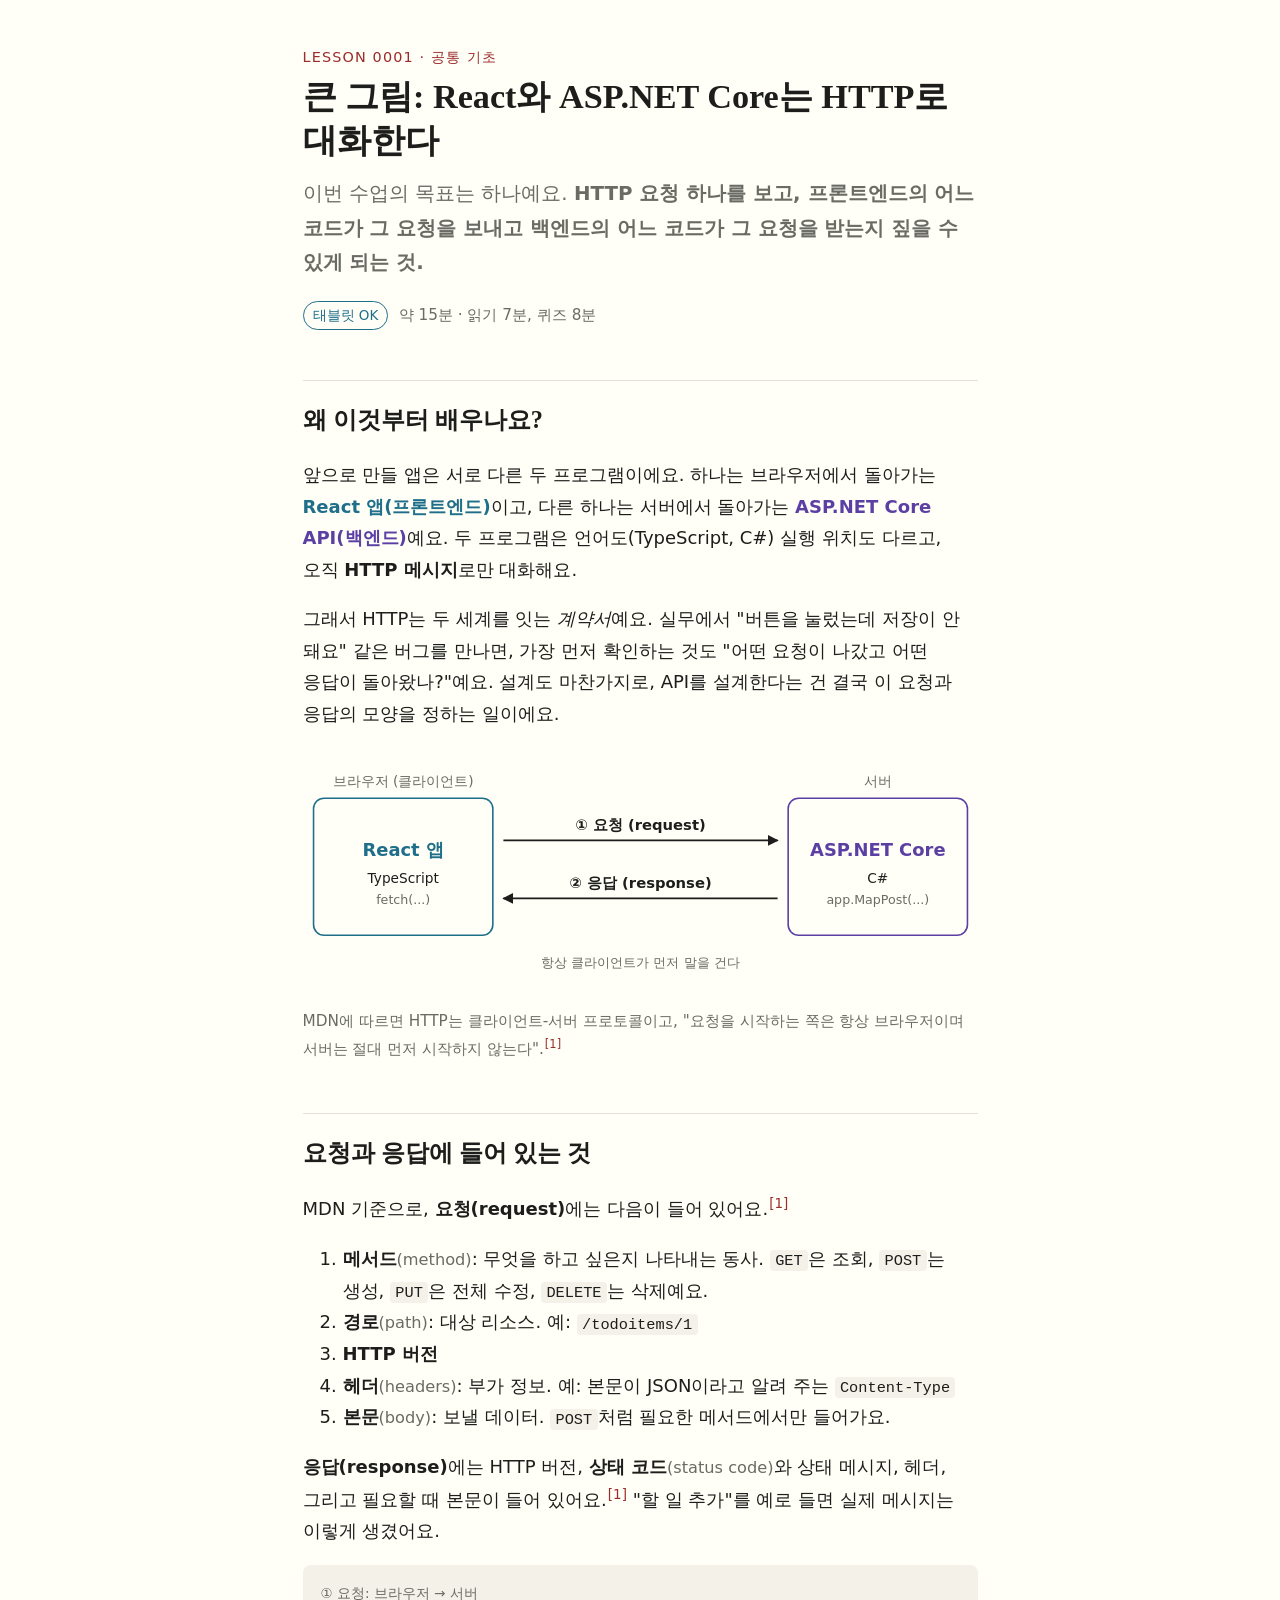
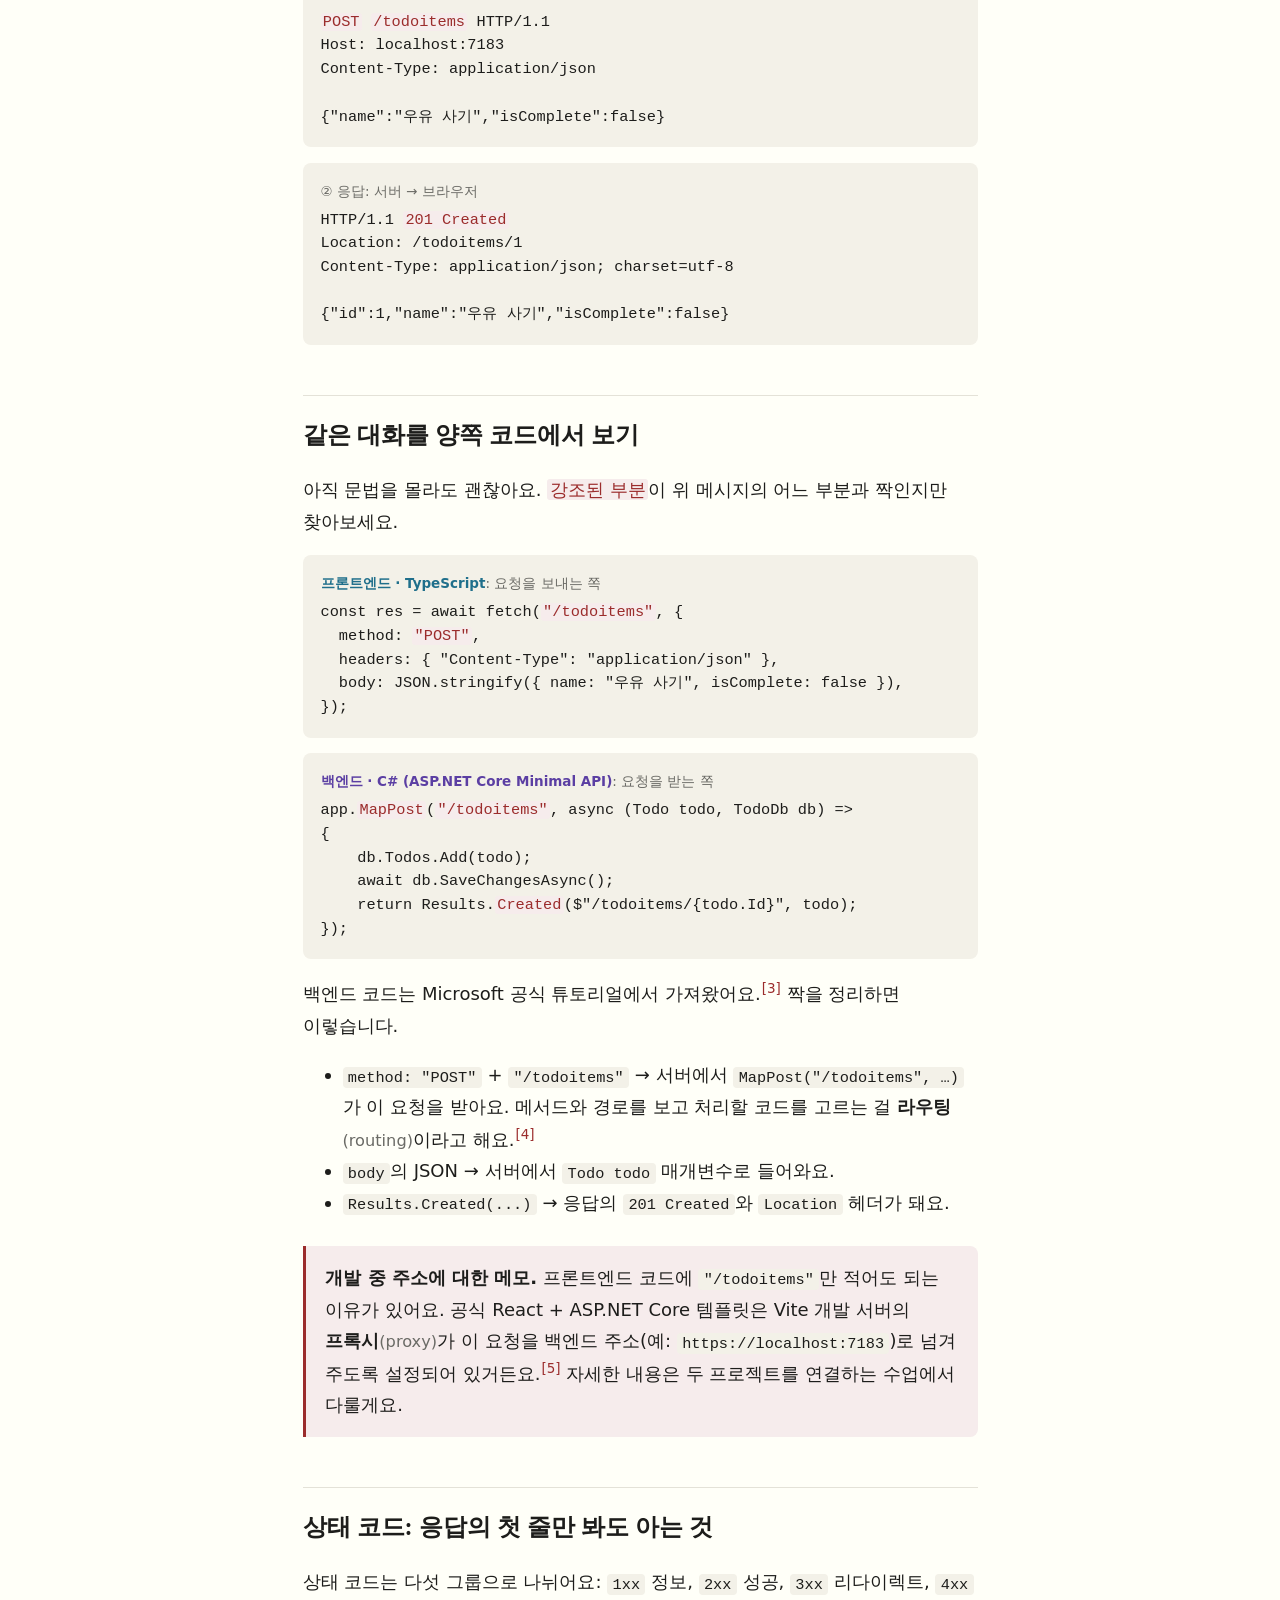
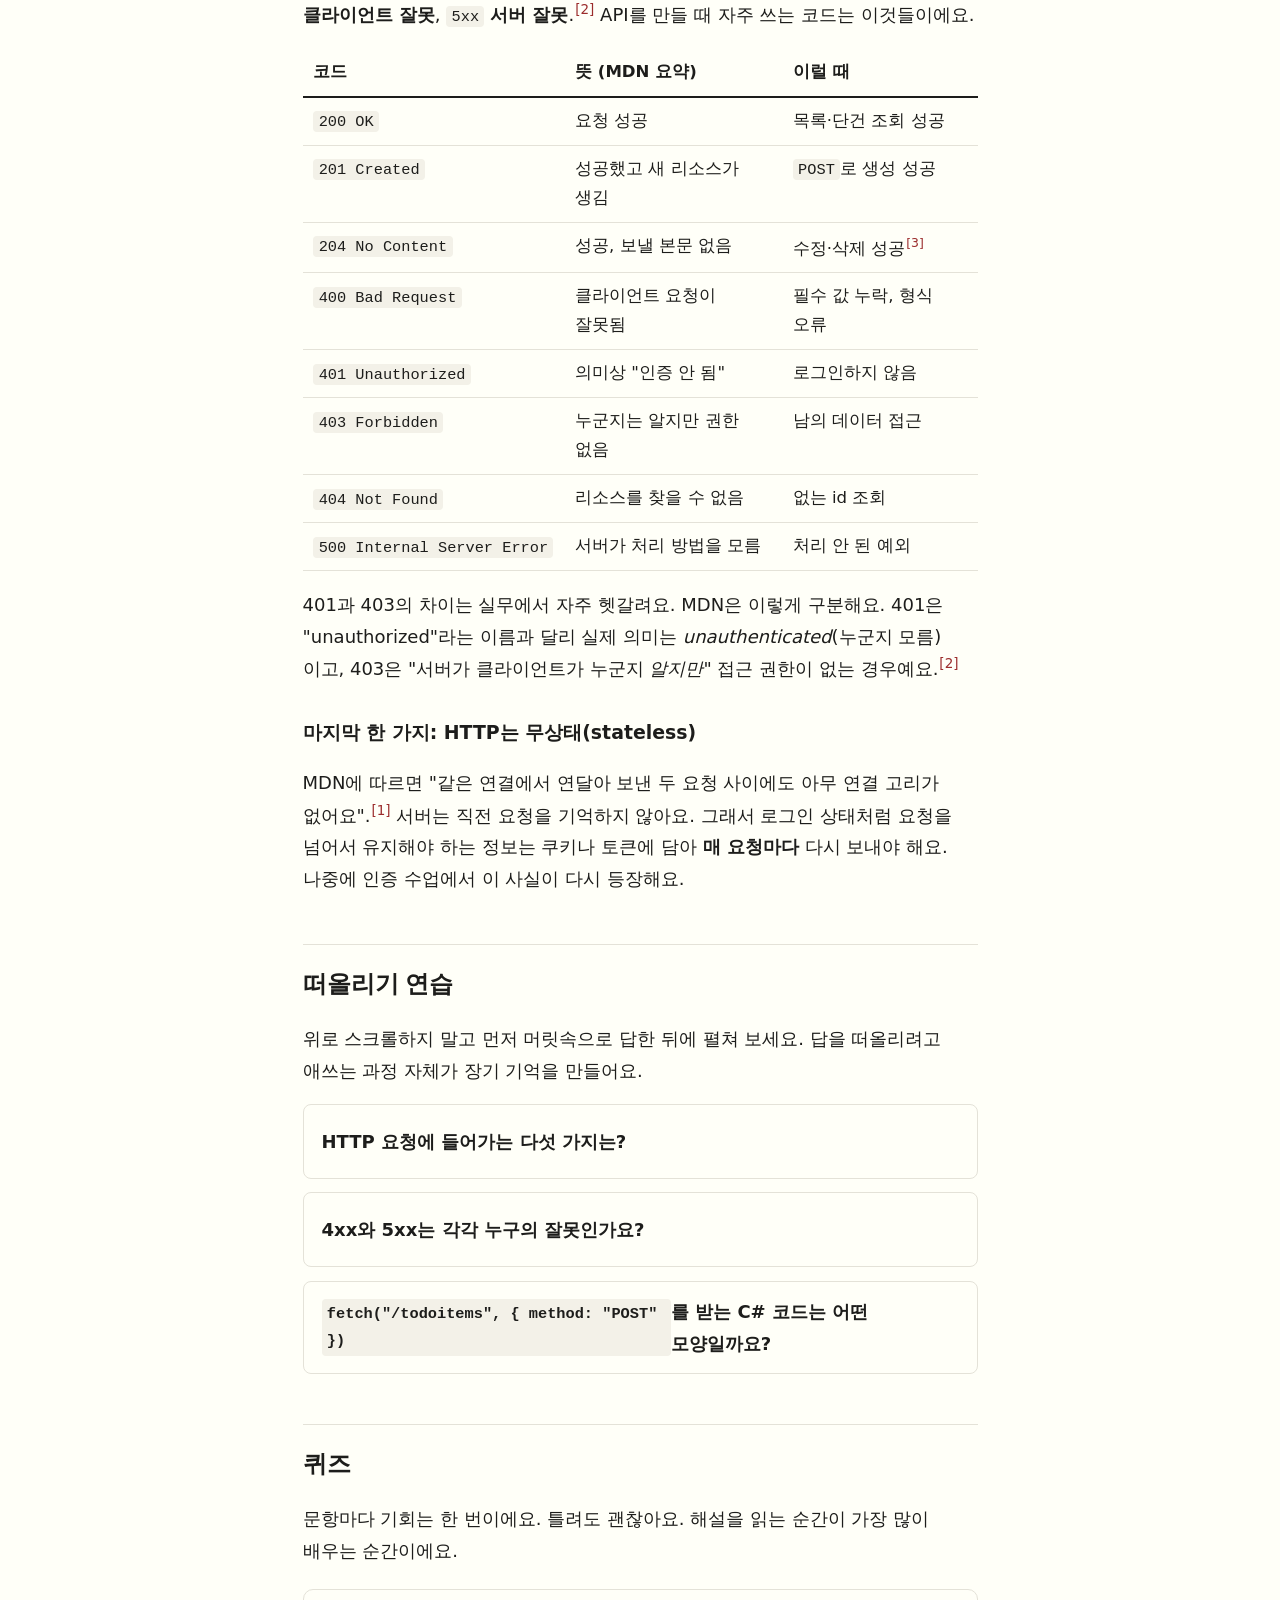
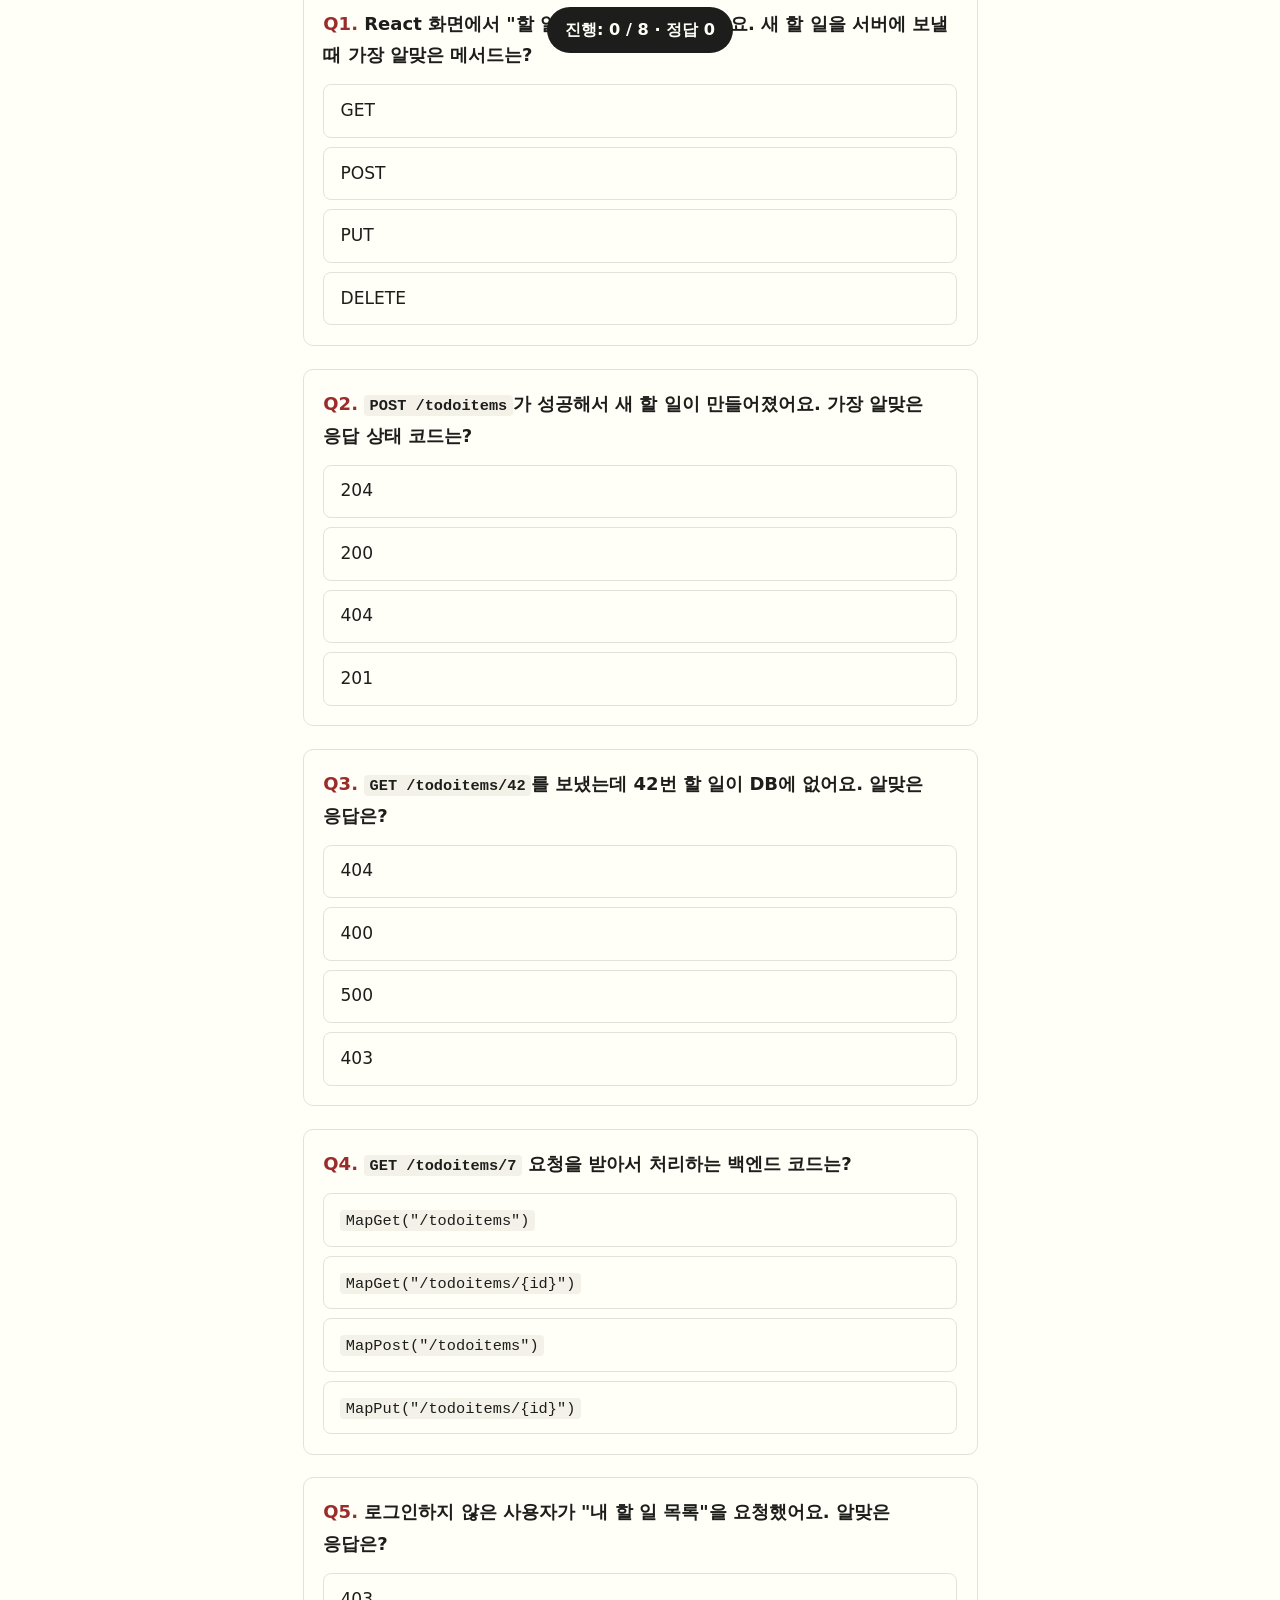
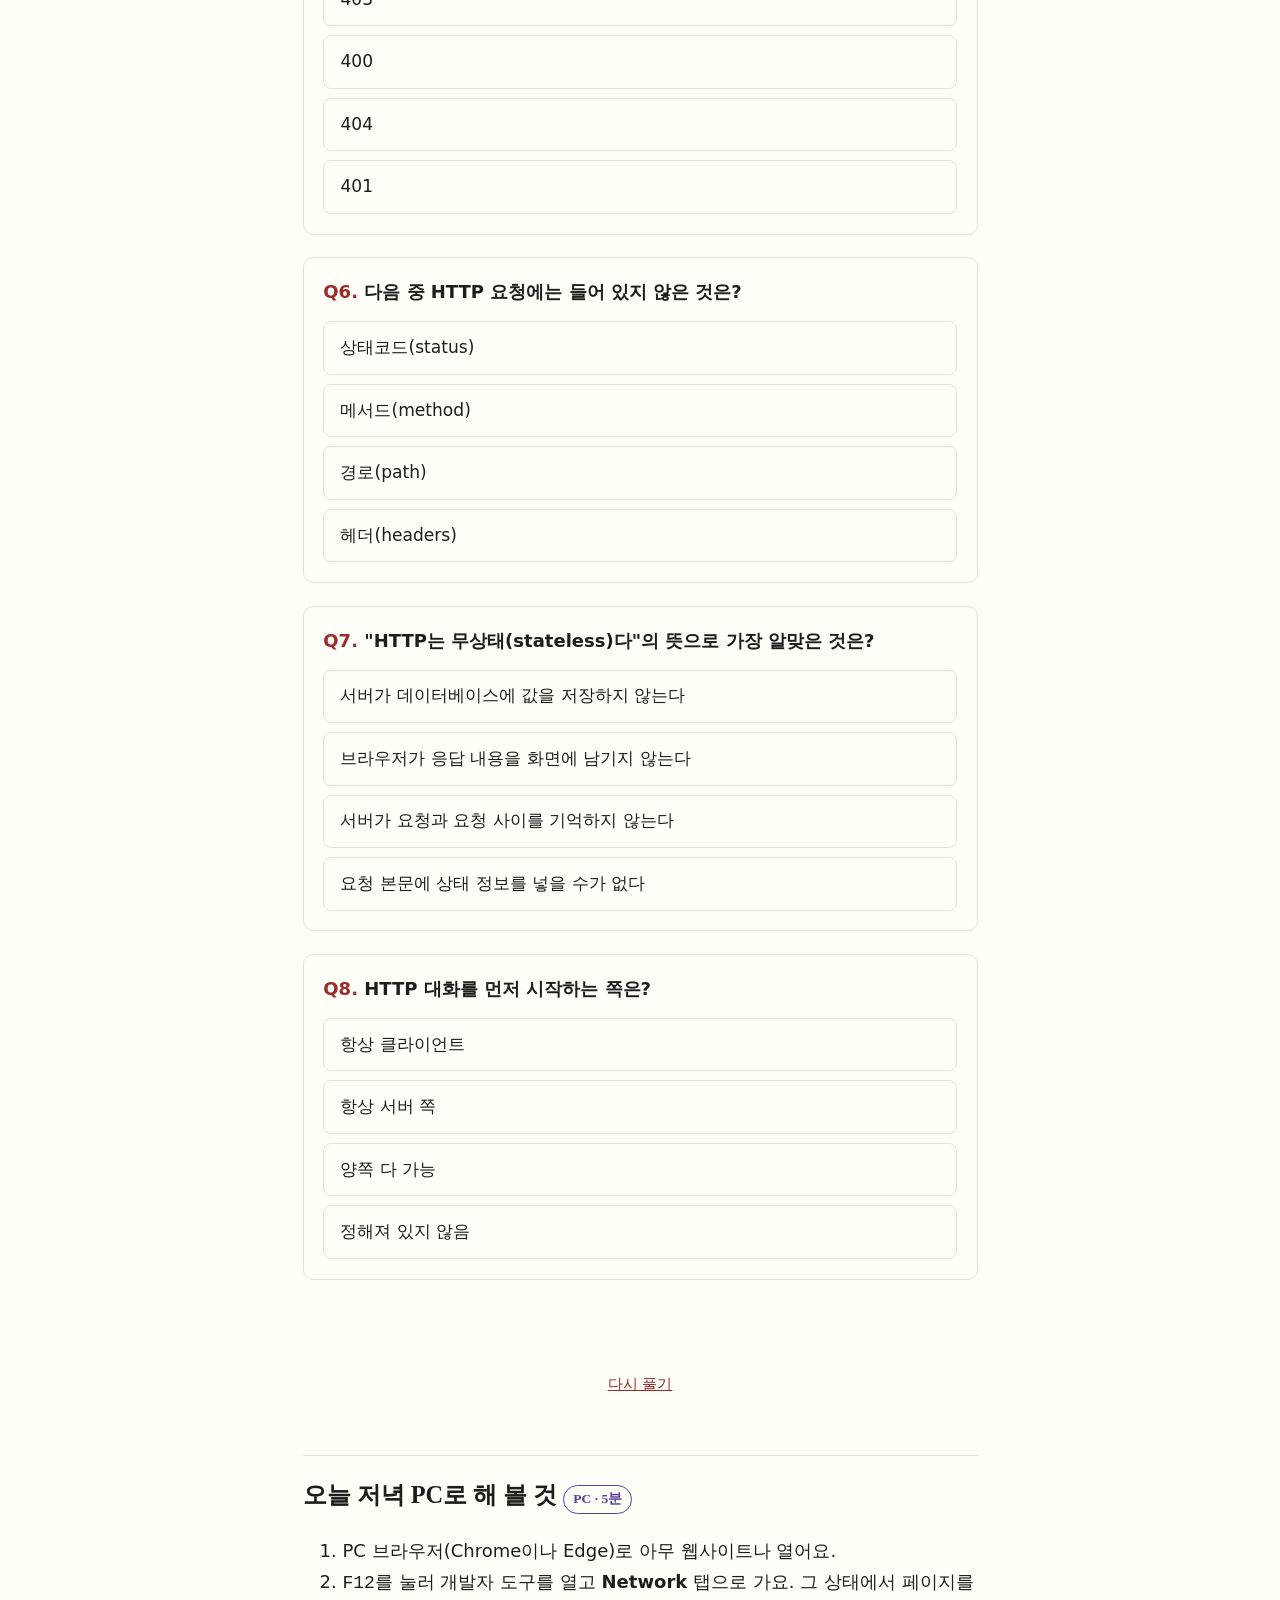
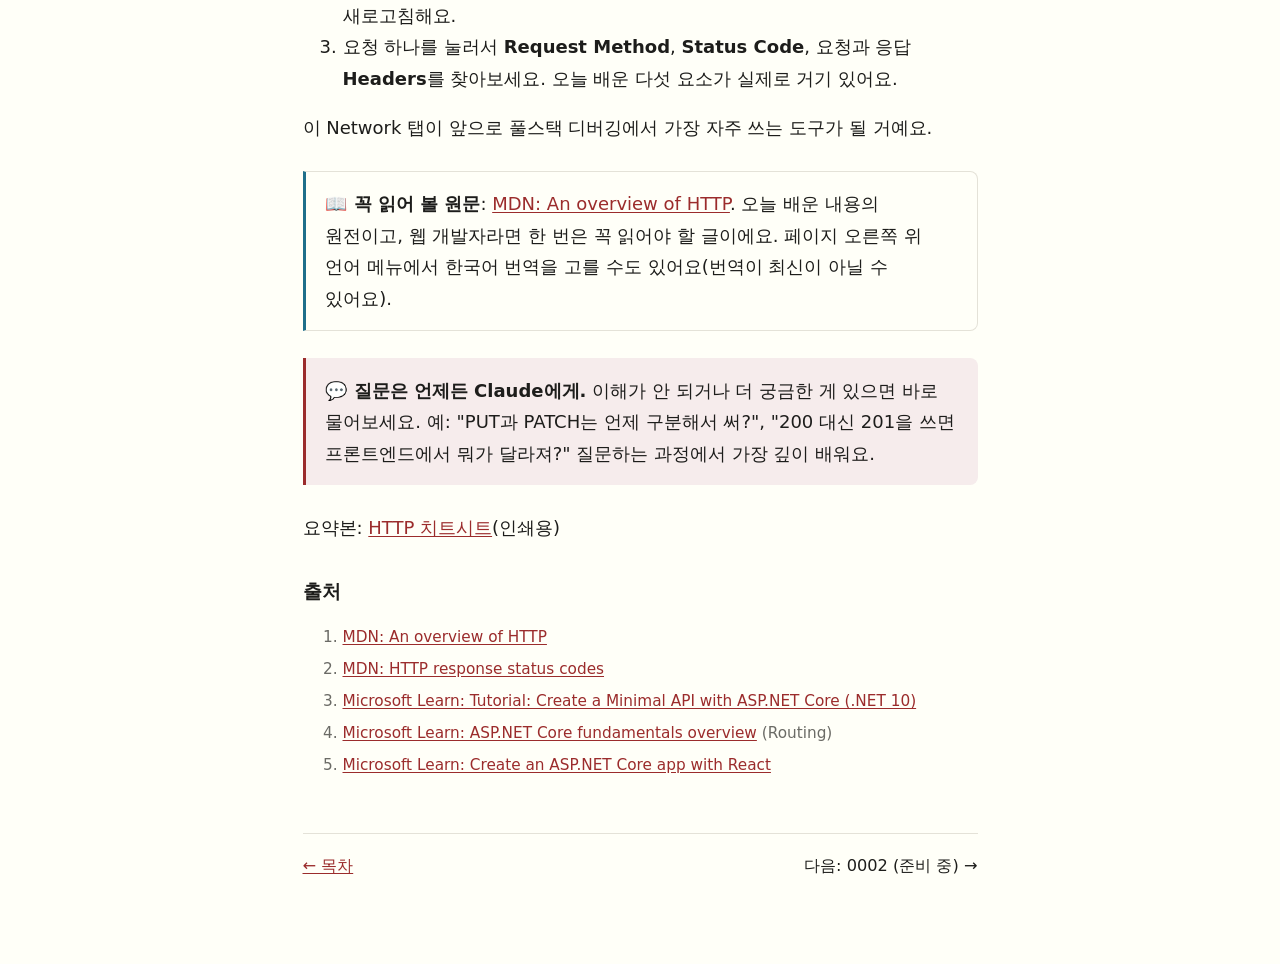
==== lessons/0001-http-big-picture.html @ 0a6b07b8 "Add first lesson, HTTP cheatsheet, and shared assets Co-Authored-By: Claude Opus 5.5 <noreply@anthro" ====
<!DOCTYPE html>
<html lang="ko">
<head>
<meta charset="utf-8">
<meta name="viewport" content="width=device-width, initial-scale=1">
<title>0001 · 큰 그림: React와 ASP.NET Core는 HTTP로 대화한다</title>
<link rel="stylesheet" href="../assets/style.css">
</head>
<body>
<main>

<p class="kicker">Lesson 0001 · 공통 기초</p>
<h1>큰 그림: React와 ASP.NET Core는 HTTP로 대화한다</h1>
<p class="lede">이번 수업의 목표는 하나예요. <strong>HTTP 요청 하나를 보고, 프론트엔드의 어느 코드가 그 요청을 보내고 백엔드의 어느 코드가 그 요청을 받는지 짚을 수 있게 되는 것.</strong></p>
<p class="meta"><span class="tag tablet">태블릿 OK</span> 약 15분 · 읽기 7분, 퀴즈 8분</p>

<h2>왜 이것부터 배우나요?</h2>
<p>앞으로 만들 앱은 서로 다른 두 프로그램이에요. 하나는 브라우저에서 돌아가는 <span class="fe">React 앱(프론트엔드)</span>이고, 다른 하나는 서버에서 돌아가는 <span class="be">ASP.NET Core API(백엔드)</span>예요. 두 프로그램은 언어도(TypeScript, C#) 실행 위치도 다르고, 오직 <strong>HTTP 메시지</strong>로만 대화해요.</p>
<p>그래서 HTTP는 두 세계를 잇는 <em>계약서</em>예요. 실무에서 "버튼을 눌렀는데 저장이 안 돼요" 같은 버그를 만나면, 가장 먼저 확인하는 것도 "어떤 요청이 나갔고 어떤 응답이 돌아왔나?"예요. 설계도 마찬가지로, API를 설계한다는 건 결국 이 요청과 응답의 모양을 정하는 일이에요.</p>

<figure>
<svg viewBox="0 0 640 230" role="img" aria-label="React 앱이 HTTP 요청을 ASP.NET Core API에 보내고 응답을 받는 그림">
  <defs>
    <marker id="arr" viewBox="0 0 10 10" refX="9" refY="5" markerWidth="7" markerHeight="7" orient="auto-start-reverse">
      <path d="M0,0 L10,5 L0,10 z" fill="currentColor"/>
    </marker>
  </defs>
  <g fill="none" stroke="currentColor" stroke-width="1.5">
    <rect x="10" y="40" width="170" height="130" rx="10" style="stroke:var(--frontend)"/>
    <rect x="460" y="40" width="170" height="130" rx="10" style="stroke:var(--backend)"/>
    <line x1="190" y1="80" x2="450" y2="80" marker-end="url(#arr)"/>
    <line x1="450" y1="135" x2="190" y2="135" marker-end="url(#arr)"/>
  </g>
  <g font-family="var(--font-body)" fill="currentColor" text-anchor="middle">
    <text x="95" y="28" font-size="13" style="fill:var(--muted)">브라우저 (클라이언트)</text>
    <text x="95" y="95" font-size="17" font-weight="700" style="fill:var(--frontend)">React 앱</text>
    <text x="95" y="120" font-size="13">TypeScript</text>
    <text x="95" y="140" font-size="12" style="fill:var(--muted)">fetch(...)</text>
    <text x="545" y="28" font-size="13" style="fill:var(--muted)">서버</text>
    <text x="545" y="95" font-size="17" font-weight="700" style="fill:var(--backend)">ASP.NET Core</text>
    <text x="545" y="120" font-size="13">C#</text>
    <text x="545" y="140" font-size="12" style="fill:var(--muted)">app.MapPost(...)</text>
    <text x="320" y="70" font-size="14" font-weight="700">① 요청 (request)</text>
    <text x="320" y="125" font-size="14" font-weight="700">② 응답 (response)</text>
    <text x="320" y="200" font-size="12" style="fill:var(--muted)">항상 클라이언트가 먼저 말을 건다</text>
  </g>
</svg>
<figcaption>MDN에 따르면 HTTP는 클라이언트-서버 프로토콜이고, "요청을 시작하는 쪽은 항상 브라우저이며 서버는 절대 먼저 시작하지 않는다".<a class="cite" href="#s1">[1]</a></figcaption>
</figure>

<h2>요청과 응답에 들어 있는 것</h2>
<p>MDN 기준으로, <strong>요청(request)</strong>에는 다음이 들어 있어요.<a class="cite" href="#s1">[1]</a></p>
<ol>
  <li><strong>메서드</strong><span class="en">(method)</span>: 무엇을 하고 싶은지 나타내는 동사. <code>GET</code>은 조회, <code>POST</code>는 생성, <code>PUT</code>은 전체 수정, <code>DELETE</code>는 삭제예요.</li>
  <li><strong>경로</strong><span class="en">(path)</span>: 대상 리소스. 예: <code>/todoitems/1</code></li>
  <li><strong>HTTP 버전</strong></li>
  <li><strong>헤더</strong><span class="en">(headers)</span>: 부가 정보. 예: 본문이 JSON이라고 알려 주는 <code>Content-Type</code></li>
  <li><strong>본문</strong><span class="en">(body)</span>: 보낼 데이터. <code>POST</code>처럼 필요한 메서드에서만 들어가요.</li>
</ol>
<p><strong>응답(response)</strong>에는 HTTP 버전, <strong>상태 코드</strong><span class="en">(status code)</span>와 상태 메시지, 헤더, 그리고 필요할 때 본문이 들어 있어요.<a class="cite" href="#s1">[1]</a> "할 일 추가"를 예로 들면 실제 메시지는 이렇게 생겼어요.</p>

<pre><span class="label">① 요청: 브라우저 → 서버</span><span class="hl">POST</span> <span class="hl">/todoitems</span> HTTP/1.1
Host: localhost:7183
Content-Type: application/json

{"name":"우유 사기","isComplete":false}</pre>

<pre><span class="label">② 응답: 서버 → 브라우저</span>HTTP/1.1 <span class="hl">201 Created</span>
Location: /todoitems/1
Content-Type: application/json; charset=utf-8

{"id":1,"name":"우유 사기","isComplete":false}</pre>

<h2>같은 대화를 양쪽 코드에서 보기</h2>
<p>아직 문법을 몰라도 괜찮아요. <span class="hl">강조된 부분</span>이 위 메시지의 어느 부분과 짝인지만 찾아보세요.</p>

<pre><span class="label"><span class="fe">프론트엔드 · TypeScript</span>: 요청을 보내는 쪽</span>const res = await fetch(<span class="hl">"/todoitems"</span>, {
  method: <span class="hl">"POST"</span>,
  headers: { "Content-Type": "application/json" },
  body: JSON.stringify({ name: "우유 사기", isComplete: false }),
});</pre>

<pre><span class="label"><span class="be">백엔드 · C# (ASP.NET Core Minimal API)</span>: 요청을 받는 쪽</span>app.<span class="hl">MapPost</span>(<span class="hl">"/todoitems"</span>, async (Todo todo, TodoDb db) =>
{
    db.Todos.Add(todo);
    await db.SaveChangesAsync();
    return Results.<span class="hl">Created</span>($"/todoitems/{todo.Id}", todo);
});</pre>

<p>백엔드 코드는 Microsoft 공식 튜토리얼에서 가져왔어요.<a class="cite" href="#s3">[3]</a> 짝을 정리하면 이렇습니다.</p>
<ul>
  <li><code>method: "POST"</code> + <code>"/todoitems"</code> → 서버에서 <code>MapPost("/todoitems", …)</code>가 이 요청을 받아요. 메서드와 경로를 보고 처리할 코드를 고르는 걸 <strong>라우팅</strong><span class="en">(routing)</span>이라고 해요.<a class="cite" href="#s4">[4]</a></li>
  <li><code>body</code>의 JSON → 서버에서 <code>Todo todo</code> 매개변수로 들어와요.</li>
  <li><code>Results.Created(...)</code> → 응답의 <code>201 Created</code>와 <code>Location</code> 헤더가 돼요.</li>
</ul>

<div class="callout">
<p><strong>개발 중 주소에 대한 메모.</strong> 프론트엔드 코드에 <code>"/todoitems"</code>만 적어도 되는 이유가 있어요. 공식 React + ASP.NET Core 템플릿은 Vite 개발 서버의 <strong>프록시</strong><span class="en">(proxy)</span>가 이 요청을 백엔드 주소(예: <code>https://localhost:7183</code>)로 넘겨 주도록 설정되어 있거든요.<a class="cite" href="#s5">[5]</a> 자세한 내용은 두 프로젝트를 연결하는 수업에서 다룰게요.</p>
</div>

<h2>상태 코드: 응답의 첫 줄만 봐도 아는 것</h2>
<p>상태 코드는 다섯 그룹으로 나뉘어요: <code>1xx</code> 정보, <code>2xx</code> 성공, <code>3xx</code> 리다이렉트, <code>4xx</code> <strong>클라이언트 잘못</strong>, <code>5xx</code> <strong>서버 잘못</strong>.<a class="cite" href="#s2">[2]</a> API를 만들 때 자주 쓰는 코드는 이것들이에요.</p>
<table>
<thead><tr><th>코드</th><th>뜻 (MDN 요약)</th><th>이럴 때</th></tr></thead>
<tbody>
<tr><td><code>200 OK</code></td><td>요청 성공</td><td>목록·단건 조회 성공</td></tr>
<tr><td><code>201 Created</code></td><td>성공했고 새 리소스가 생김</td><td><code>POST</code>로 생성 성공</td></tr>
<tr><td><code>204 No Content</code></td><td>성공, 보낼 본문 없음</td><td>수정·삭제 성공<a class="cite" href="#s3">[3]</a></td></tr>
<tr><td><code>400 Bad Request</code></td><td>클라이언트 요청이 잘못됨</td><td>필수 값 누락, 형식 오류</td></tr>
<tr><td><code>401 Unauthorized</code></td><td>의미상 "인증 안 됨"</td><td>로그인하지 않음</td></tr>
<tr><td><code>403 Forbidden</code></td><td>누군지는 알지만 권한 없음</td><td>남의 데이터 접근</td></tr>
<tr><td><code>404 Not Found</code></td><td>리소스를 찾을 수 없음</td><td>없는 id 조회</td></tr>
<tr><td><code>500 Internal Server Error</code></td><td>서버가 처리 방법을 모름</td><td>처리 안 된 예외</td></tr>
</tbody>
</table>
<p>401과 403의 차이는 실무에서 자주 헷갈려요. MDN은 이렇게 구분해요. 401은 "unauthorized"라는 이름과 달리 실제 의미는 <em>unauthenticated</em>(누군지 모름)이고, 403은 "서버가 클라이언트가 누군지 <em>알지만</em>" 접근 권한이 없는 경우예요.<a class="cite" href="#s2">[2]</a></p>

<h3>마지막 한 가지: HTTP는 무상태(stateless)</h3>
<p>MDN에 따르면 "같은 연결에서 연달아 보낸 두 요청 사이에도 아무 연결 고리가 없어요".<a class="cite" href="#s1">[1]</a> 서버는 직전 요청을 기억하지 않아요. 그래서 로그인 상태처럼 요청을 넘어서 유지해야 하는 정보는 쿠키나 토큰에 담아 <strong>매 요청마다</strong> 다시 보내야 해요. 나중에 인증 수업에서 이 사실이 다시 등장해요.</p>

<h2>떠올리기 연습</h2>
<p>위로 스크롤하지 말고 먼저 머릿속으로 답한 뒤에 펼쳐 보세요. 답을 떠올리려고 애쓰는 과정 자체가 장기 기억을 만들어요.</p>
<details class="recall"><summary>HTTP 요청에 들어가는 다섯 가지는?</summary>메서드, 경로, HTTP 버전, 헤더, (필요할 때) 본문.</details>
<details class="recall"><summary>4xx와 5xx는 각각 누구의 잘못인가요?</summary>4xx는 클라이언트(요청이 잘못됨), 5xx는 서버(서버가 처리하지 못함).</details>
<details class="recall"><summary><code>fetch("/todoitems", { method: "POST" })</code>를 받는 C# 코드는 어떤 모양일까요?</summary><code>app.MapPost("/todoitems", ...)</code>: 메서드는 <code>Map</code> 뒤의 이름(<code>Post</code>)과, 경로는 첫 번째 인자와 짝을 이뤄요.</details>

<h2>퀴즈</h2>
<p>문항마다 기회는 한 번이에요. 틀려도 괜찮아요. 해설을 읽는 순간이 가장 많이 배우는 순간이에요.</p>

<div class="quiz">

<div class="q" data-answer="1">
  <p class="q-text">React 화면에서 "할 일 추가" 버튼을 눌렀어요. 새 할 일을 서버에 보낼 때 가장 알맞은 메서드는?</p>
  <div class="opts">
    <button class="opt">GET</button>
    <button class="opt">POST</button>
    <button class="opt">PUT</button>
    <button class="opt">DELETE</button>
  </div>
  <div class="explain">새 리소스를 <strong>생성</strong>할 때는 <code>POST</code>를 써요. <code>PUT</code>은 이미 있는 리소스를 <em>통째로 교체</em>할 때 써요.<a class="cite" href="#s3">[3]</a></div>
</div>

<div class="q" data-answer="3">
  <p class="q-text"><code>POST /todoitems</code>가 성공해서 새 할 일이 만들어졌어요. 가장 알맞은 응답 상태 코드는?</p>
  <div class="opts">
    <button class="opt">204</button>
    <button class="opt">200</button>
    <button class="opt">404</button>
    <button class="opt">201</button>
  </div>
  <div class="explain"><code>201 Created</code>는 "요청이 성공했고 새 리소스가 생겼다"는 뜻이에요. 보통 <code>POST</code> 다음에 돌려줘요.<a class="cite" href="#s2">[2]</a> 200도 틀린 건 아니지만 정보가 덜 정확해요.</div>
</div>

<div class="q" data-answer="0">
  <p class="q-text"><code>GET /todoitems/42</code>를 보냈는데 42번 할 일이 DB에 없어요. 알맞은 응답은?</p>
  <div class="opts">
    <button class="opt">404</button>
    <button class="opt">400</button>
    <button class="opt">500</button>
    <button class="opt">403</button>
  </div>
  <div class="explain">MDN은 404를 이렇게 설명해요. API에서는 "엔드포인트 자체는 맞지만 리소스가 존재하지 않는" 경우에도 쓴다고요.<a class="cite" href="#s2">[2]</a> 요청 형식에는 문제가 없으니 400이 아니에요.</div>
</div>

<div class="q" data-answer="1">
  <p class="q-text"><code>GET /todoitems/7</code> 요청을 받아서 처리하는 백엔드 코드는?</p>
  <div class="opts">
    <button class="opt"><code>MapGet("/todoitems")</code></button>
    <button class="opt"><code>MapGet("/todoitems/{id}")</code></button>
    <button class="opt"><code>MapPost("/todoitems")</code></button>
    <button class="opt"><code>MapPut("/todoitems/{id}")</code></button>
  </div>
  <div class="explain">메서드(<code>GET</code> → <code>MapGet</code>)와 경로 모양(<code>/todoitems/7</code> → <code>/todoitems/{id}</code>)이 <strong>둘 다</strong> 맞아야 해요. <code>{id}</code> 자리에 <code>7</code>이 들어가요.<a class="cite" href="#s3">[3]</a></div>
</div>

<div class="q" data-answer="3">
  <p class="q-text">로그인하지 않은 사용자가 "내 할 일 목록"을 요청했어요. 알맞은 응답은?</p>
  <div class="opts">
    <button class="opt">403</button>
    <button class="opt">400</button>
    <button class="opt">404</button>
    <button class="opt">401</button>
  </div>
  <div class="explain">401은 의미상 "인증되지 않음", 즉 누군지 모른다는 뜻이에요. 403은 누군지는 <em>알지만</em> 권한이 없을 때 써요.<a class="cite" href="#s2">[2]</a></div>
</div>

<div class="q" data-answer="0">
  <p class="q-text">다음 중 HTTP <strong>요청</strong>에는 들어 있지 않은 것은?</p>
  <div class="opts">
    <button class="opt">상태코드(status)</button>
    <button class="opt">메서드(method)</button>
    <button class="opt">경로(path)</button>
    <button class="opt">헤더(headers)</button>
  </div>
  <div class="explain">상태 코드는 <strong>응답</strong>에만 있어요. 서버가 "결과가 어땠는지" 알려 주는 값이니까요.<a class="cite" href="#s1">[1]</a></div>
</div>

<div class="q" data-answer="2">
  <p class="q-text">"HTTP는 무상태(stateless)다"의 뜻으로 가장 알맞은 것은?</p>
  <div class="opts">
    <button class="opt">서버가 데이터베이스에 값을 저장하지 않는다</button>
    <button class="opt">브라우저가 응답 내용을 화면에 남기지 않는다</button>
    <button class="opt">서버가 요청과 요청 사이를 기억하지 않는다</button>
    <button class="opt">요청 본문에 상태 정보를 넣을 수가 없다</button>
  </div>
  <div class="explain">연달아 보낸 두 요청 사이에도 연결 고리가 없다는 뜻이에요.<a class="cite" href="#s1">[1]</a> DB에 저장하는 건 당연히 가능해요. 무상태라는 말은 <em>프로토콜</em>에 대한 이야기예요.</div>
</div>

<div class="q" data-answer="0">
  <p class="q-text">HTTP 대화를 먼저 시작하는 쪽은?</p>
  <div class="opts">
    <button class="opt">항상 클라이언트</button>
    <button class="opt">항상 서버 쪽</button>
    <button class="opt">양쪽 다 가능</button>
    <button class="opt">정해져 있지 않음</button>
  </div>
  <div class="explain">MDN에 따르면 요청을 시작하는 쪽은 "항상" 브라우저(클라이언트)이고 서버는 절대 먼저 시작하지 않아요.<a class="cite" href="#s1">[1]</a> 서버가 먼저 알림을 보내야 할 때는 WebSocket 같은 다른 기술을 써요. 이건 나중에 다뤄요.</div>
</div>

</div>

<h2>오늘 저녁 PC로 해 볼 것 <span class="tag pc">PC · 5분</span></h2>
<ol>
  <li>PC 브라우저(Chrome이나 Edge)로 아무 웹사이트나 열어요.</li>
  <li><kbd>F12</kbd>를 눌러 개발자 도구를 열고 <strong>Network</strong> 탭으로 가요. 그 상태에서 페이지를 새로고침해요.</li>
  <li>요청 하나를 눌러서 <strong>Request Method</strong>, <strong>Status Code</strong>, 요청과 응답 <strong>Headers</strong>를 찾아보세요. 오늘 배운 다섯 요소가 실제로 거기 있어요.</li>
</ol>
<p>이 Network 탭이 앞으로 풀스택 디버깅에서 가장 자주 쓰는 도구가 될 거예요.</p>

<div class="callout source">
<p><strong>📖 꼭 읽어 볼 원문</strong>: <a href="https://developer.mozilla.org/en-US/docs/Web/HTTP/Guides/Overview">MDN: An overview of HTTP</a>. 오늘 배운 내용의 원전이고, 웹 개발자라면 한 번은 꼭 읽어야 할 글이에요. 페이지 오른쪽 위 언어 메뉴에서 한국어 번역을 고를 수도 있어요(번역이 최신이 아닐 수 있어요).</p>
</div>

<div class="callout">
<p><strong>💬 질문은 언제든 Claude에게.</strong> 이해가 안 되거나 더 궁금한 게 있으면 바로 물어보세요. 예: "PUT과 PATCH는 언제 구분해서 써?", "200 대신 201을 쓰면 프론트엔드에서 뭐가 달라져?" 질문하는 과정에서 가장 깊이 배워요.</p>
</div>

<p>요약본: <a href="../reference/http-cheatsheet.html">HTTP 치트시트</a>(인쇄용)</p>

<h3>출처</h3>
<ol class="sources">
  <li id="s1"><a href="https://developer.mozilla.org/en-US/docs/Web/HTTP/Guides/Overview">MDN: An overview of HTTP</a></li>
  <li id="s2"><a href="https://developer.mozilla.org/en-US/docs/Web/HTTP/Reference/Status">MDN: HTTP response status codes</a></li>
  <li id="s3"><a href="https://learn.microsoft.com/en-us/aspnet/core/tutorials/min-web-api">Microsoft Learn: Tutorial: Create a Minimal API with ASP.NET Core (.NET 10)</a></li>
  <li id="s4"><a href="https://learn.microsoft.com/en-us/aspnet/core/fundamentals/">Microsoft Learn: ASP.NET Core fundamentals overview</a> (Routing)</li>
  <li id="s5"><a href="https://learn.microsoft.com/en-us/visualstudio/javascript/tutorial-asp-net-core-with-react">Microsoft Learn: Create an ASP.NET Core app with React</a></li>
</ol>

<nav class="lesson-nav">
  <a href="../index.html">← 목차</a>
  <span>다음: 0002 (준비 중) →</span>
</nav>

</main>
<script src="../assets/quiz.js"></script>
</body>
</html>
---- assets/style.css ----
/* 공통 스타일시트: 모든 수업(lessons)과 참고 문서(reference)가 링크한다.
   태블릿 우선, 인쇄 친화, 라이트/다크 모드 지원. */

:root {
  --bg: #fffff8;
  --fg: #1d1d1b;
  --muted: #6b6b66;
  --rule: #e4e2d8;
  --accent: #9b2c2c;
  --accent-soft: #f6ecec;
  --code-bg: #f3f1e8;
  --ok: #2f6b3a;
  --ok-soft: #e8f2ea;
  --bad: #a03030;
  --bad-soft: #f8e9e9;
  --backend: #5b3fa3;
  --frontend: #1f6f8b;
  --measure: 40rem;
  --font-body: "Pretendard", "Apple SD Gothic Neo", "Noto Sans KR", system-ui, sans-serif;
  --font-serif: "Noto Serif KR", "AppleMyungjo", Georgia, serif;
  --font-mono: "JetBrains Mono", "SF Mono", Menlo, Consolas, monospace;
}

@media (prefers-color-scheme: dark) {
  :root {
    --bg: #161614;
    --fg: #e9e7df;
    --muted: #9c9a92;
    --rule: #34332e;
    --accent: #e08a8a;
    --accent-soft: #2c2020;
    --code-bg: #22211e;
    --ok: #8fd19e;
    --ok-soft: #1d2b20;
    --bad: #f09a9a;
    --bad-soft: #2f1d1d;
    --backend: #b9a3f0;
    --frontend: #7cc4dc;
  }
}

* { box-sizing: border-box; }

html { font-size: 18px; -webkit-text-size-adjust: 100%; }

body {
  margin: 0;
  background: var(--bg);
  color: var(--fg);
  font-family: var(--font-body);
  line-height: 1.75;
  word-break: keep-all;
  overflow-wrap: break-word;
}

main {
  max-width: var(--measure);
  margin: 0 auto;
  padding: 2.5rem 1.25rem 5rem;
}

/* 머리말 */
.kicker {
  font-size: .8rem;
  letter-spacing: .08em;
  text-transform: uppercase;
  color: var(--accent);
  margin: 0 0 .25rem;
}
h1 { font-family: var(--font-serif); font-size: 1.9rem; line-height: 1.3; margin: 0 0 .75rem; }
h2 { font-family: var(--font-serif); font-size: 1.35rem; margin: 2.75rem 0 .75rem; padding-top: 1rem; border-top: 1px solid var(--rule); }
h3 { font-size: 1.05rem; margin: 1.75rem 0 .5rem; }
.lede { font-size: 1.1rem; color: var(--muted); margin-top: 0; }
.meta { font-size: .85rem; color: var(--muted); }

a { color: var(--accent); text-underline-offset: 2px; }
strong { font-weight: 700; }
.en { color: var(--muted); font-size: .9em; }

/* 코드 */
code, pre { font-family: var(--font-mono); font-size: .85rem; }
:not(pre) > code { background: var(--code-bg); padding: .1em .35em; border-radius: 4px; }
pre {
  background: var(--code-bg);
  padding: 1rem;
  border-radius: 8px;
  overflow-x: auto;
  line-height: 1.55;
  -webkit-overflow-scrolling: touch;
}
pre .label { display: block; font-family: var(--font-body); font-size: .75rem; color: var(--muted); margin-bottom: .4rem; }
.hl { background: var(--accent-soft); color: var(--accent); border-radius: 3px; padding: 0 .15em; }
.fe { color: var(--frontend); font-weight: 600; }
.be { color: var(--backend); font-weight: 600; }

/* 표 */
table { width: 100%; border-collapse: collapse; font-size: .92rem; margin: 1rem 0; }
th, td { text-align: left; padding: .5rem .6rem; border-bottom: 1px solid var(--rule); vertical-align: top; }
th { font-weight: 700; border-bottom: 2px solid var(--fg); }
td code { white-space: nowrap; }

/* 그림 */
figure { margin: 1.5rem 0; }
figure svg { width: 100%; height: auto; display: block; }
figcaption { font-size: .85rem; color: var(--muted); margin-top: .5rem; }

/* 상자 */
.callout {
  border-left: 3px solid var(--accent);
  background: var(--accent-soft);
  padding: .9rem 1.1rem;
  border-radius: 0 8px 8px 0;
  margin: 1.5rem 0;
}
.callout > :first-child { margin-top: 0; }
.callout > :last-child { margin-bottom: 0; }
.callout.source { border-left-color: var(--frontend); background: transparent; border: 1px solid var(--rule); border-left: 3px solid var(--frontend); }

/* 각주식 인용 */
.cite { font-size: .75em; vertical-align: super; text-decoration: none; margin-left: 1px; }
.sources { font-size: .85rem; color: var(--muted); }
.sources li { margin-bottom: .3rem; }

/* 떠올리기(retrieval) 카드: <details class="recall"> */
details.recall {
  border: 1px solid var(--rule);
  border-radius: 8px;
  padding: .8rem 1rem;
  margin: .75rem 0;
}
details.recall summary { cursor: pointer; font-weight: 600; min-height: 44px; display: flex; align-items: center; }
details.recall[open] summary { margin-bottom: .5rem; color: var(--muted); }

/* 퀴즈: assets/quiz.js 와 함께 쓴다 */
.quiz { counter-reset: q; }
.q {
  counter-increment: q;
  border: 1px solid var(--rule);
  border-radius: 10px;
  padding: 1rem 1.1rem 1.1rem;
  margin: 1.25rem 0;
}
.q-text { margin: 0 0 .75rem; font-weight: 600; }
.q-text::before { content: "Q" counter(q) ". "; color: var(--accent); }
.q .opts { display: grid; gap: .5rem; }
.q button.opt {
  font: inherit;
  font-size: .95rem;
  text-align: left;
  min-height: 48px;
  padding: .6rem .9rem;
  border: 1px solid var(--rule);
  border-radius: 8px;
  background: var(--bg);
  color: var(--fg);
  cursor: pointer;
  touch-action: manipulation;
}
.q button.opt:hover:not(:disabled) { border-color: var(--fg); }
.q button.opt:disabled { cursor: default; }
.q button.opt.correct { background: var(--ok-soft); border-color: var(--ok); color: var(--ok); font-weight: 600; }
.q button.opt.wrong { background: var(--bad-soft); border-color: var(--bad); color: var(--bad); text-decoration: line-through; }
.q .explain { display: none; margin-top: .8rem; font-size: .92rem; }
.q.answered .explain { display: block; }
.quiz-score {
  position: sticky;
  bottom: .75rem;
  text-align: center;
  font-weight: 700;
  background: var(--fg);
  color: var(--bg);
  border-radius: 999px;
  padding: .5rem 1rem;
  width: fit-content;
  margin: 1rem auto 0;
  font-size: .9rem;
}
.quiz-reset { display: block; margin: .75rem auto 0; font: inherit; font-size: .85rem; background: none; border: none; color: var(--accent); text-decoration: underline; cursor: pointer; min-height: 44px; }

/* 수업 사이 이동 */
nav.lesson-nav {
  display: flex;
  justify-content: space-between;
  gap: 1rem;
  font-size: .9rem;
  margin-top: 3rem;
  padding-top: 1rem;
  border-top: 1px solid var(--rule);
}

.tag { display: inline-block; font-size: .75rem; padding: .1rem .5rem; border-radius: 999px; border: 1px solid currentColor; margin-right: .3rem; }
.tag.tablet { color: var(--frontend); }
.tag.pc { color: var(--backend); }

/* 인쇄 */
@media print {
  html { font-size: 11pt; }
  body { background: #fff; color: #000; }
  main { max-width: none; padding: 0; }
  a { color: #000; }
  .quiz, .quiz-score, .quiz-reset, nav.lesson-nav, .no-print { display: none !important; }
  details.recall { display: none; }
  h2 { break-after: avoid; }
  pre, table, figure { break-inside: avoid; }
}
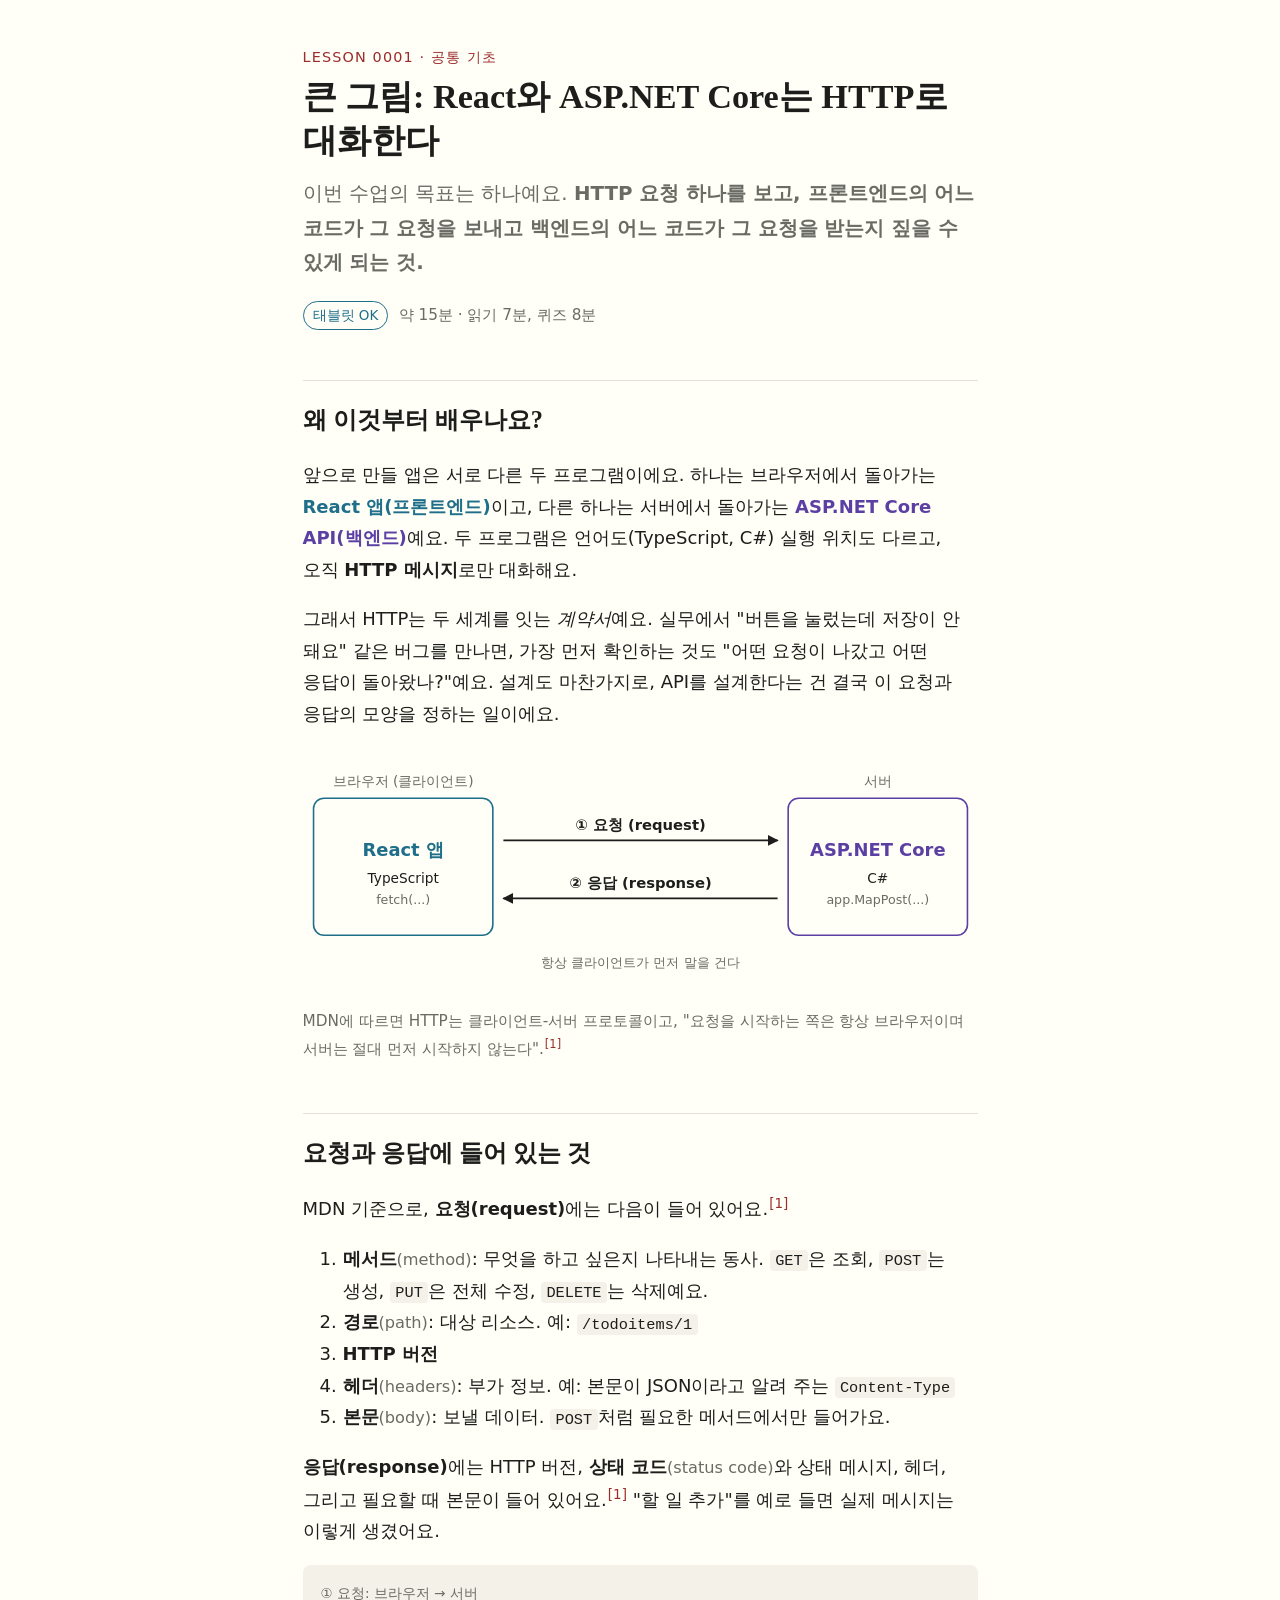
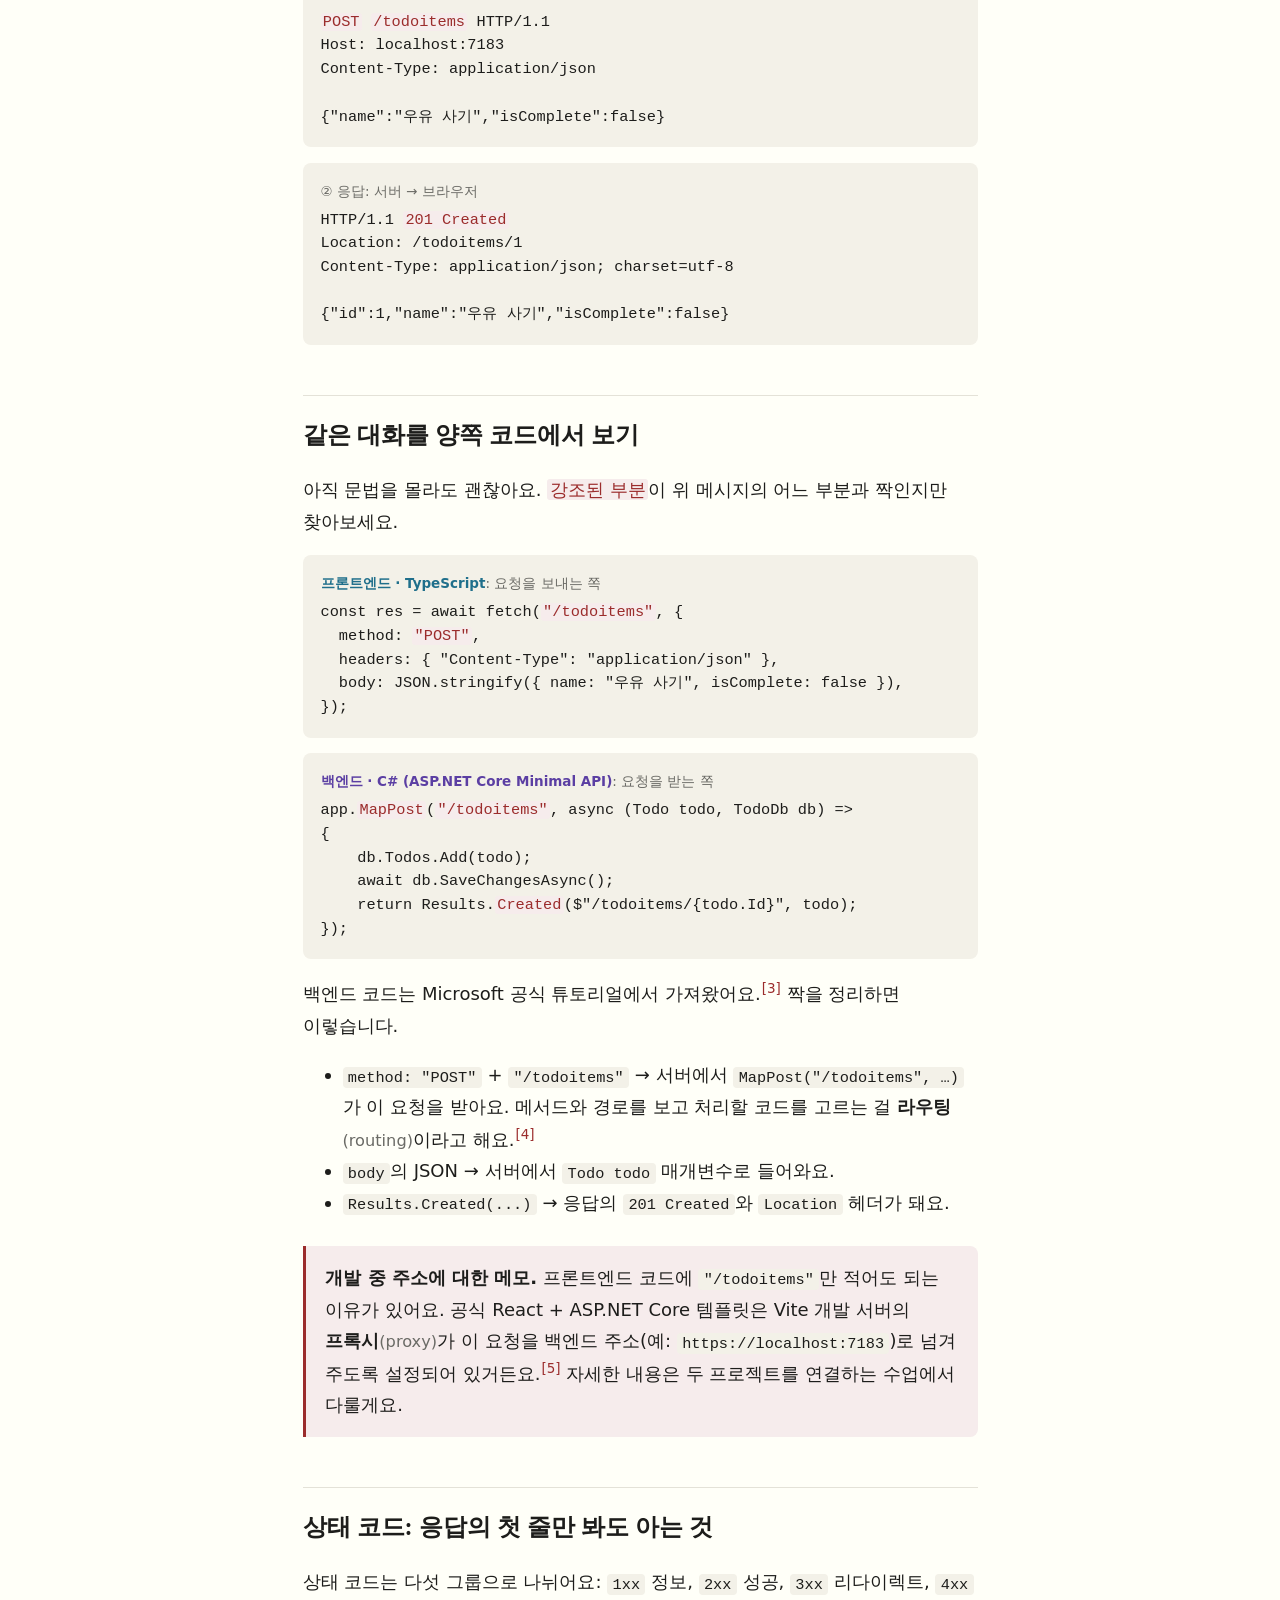
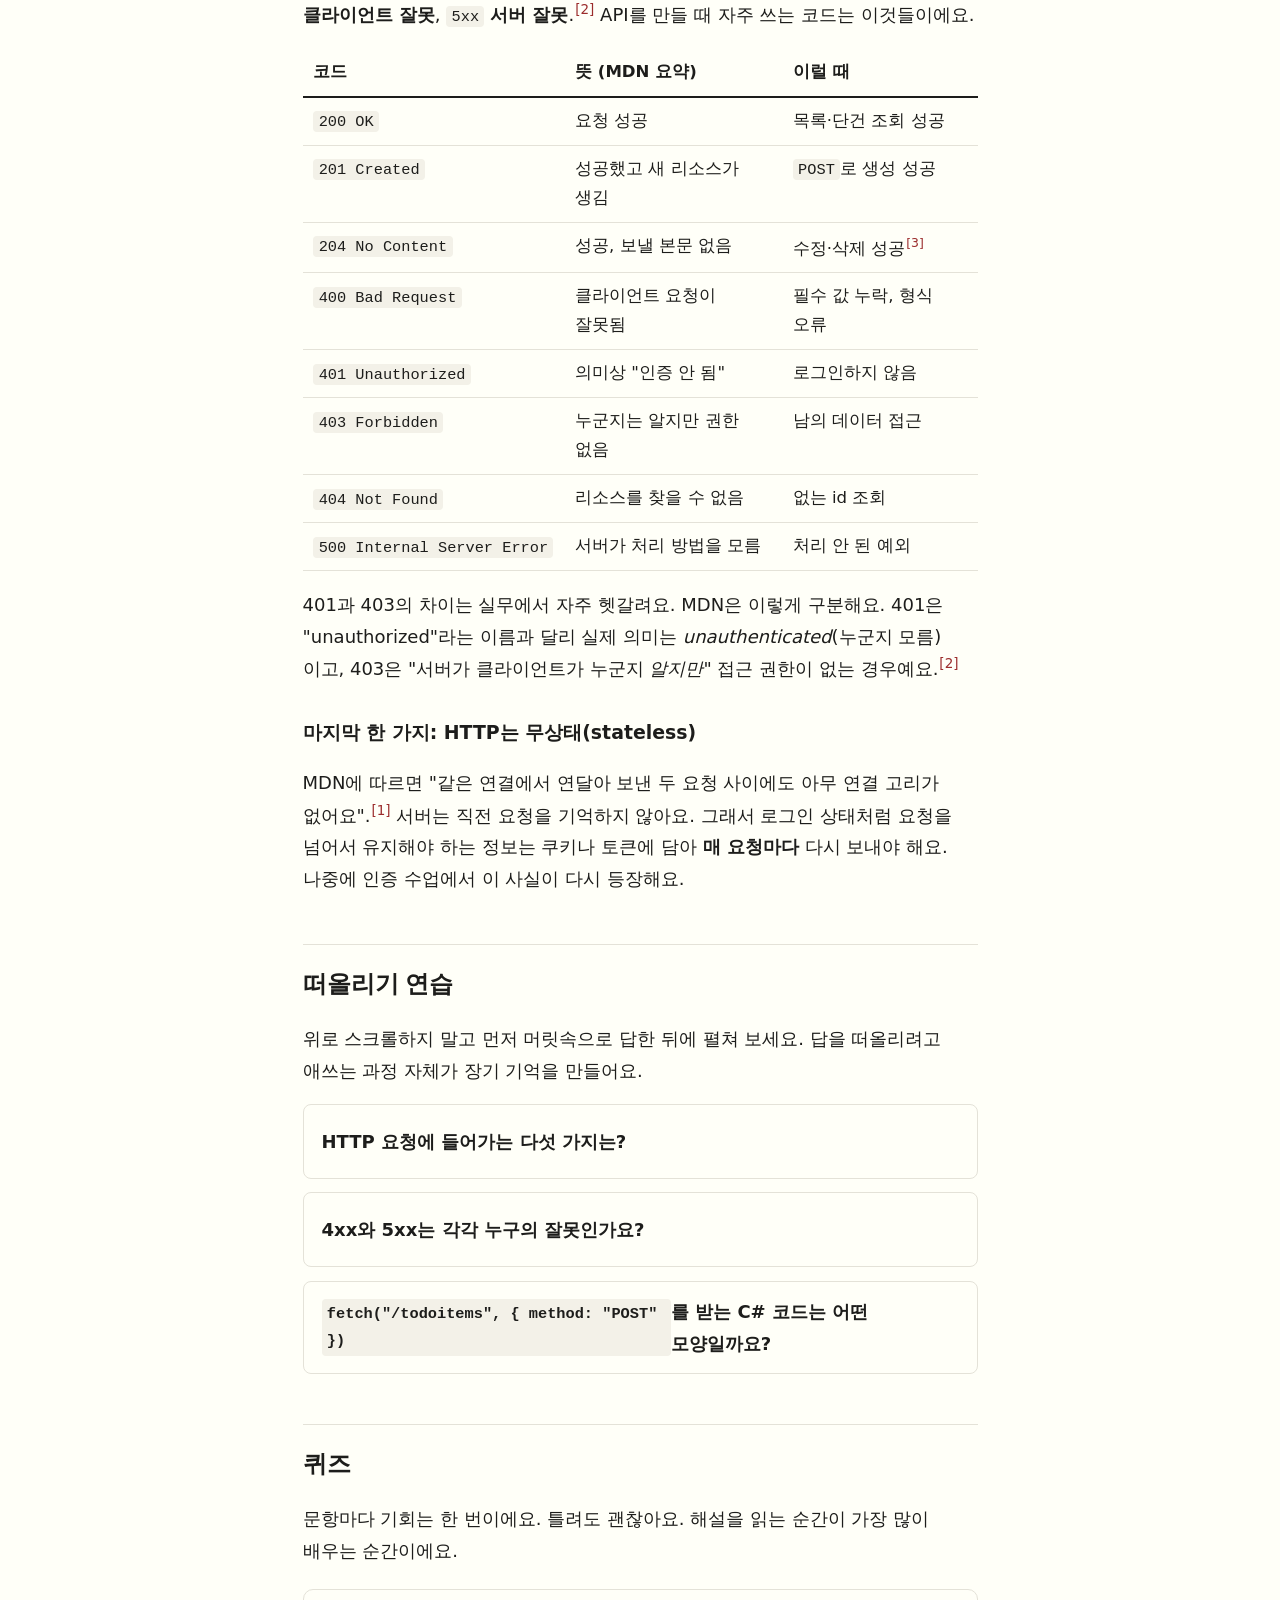
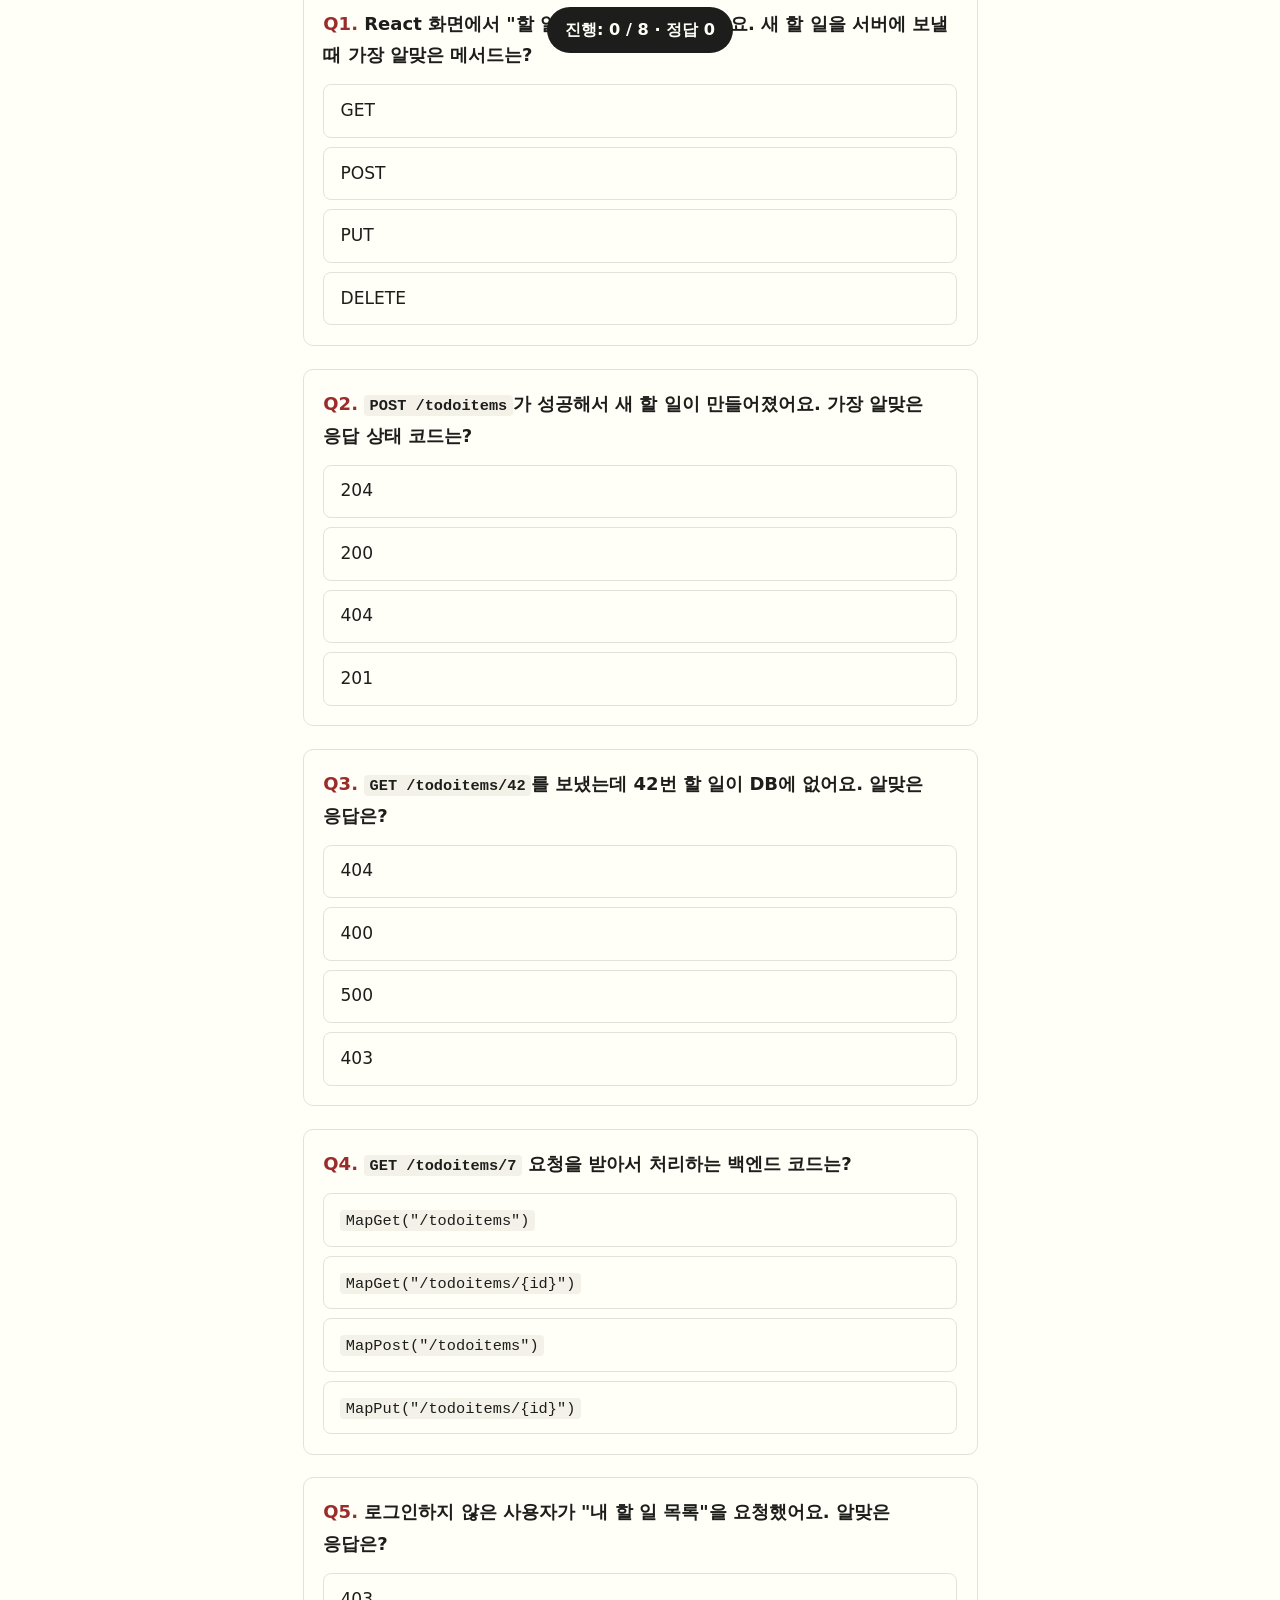
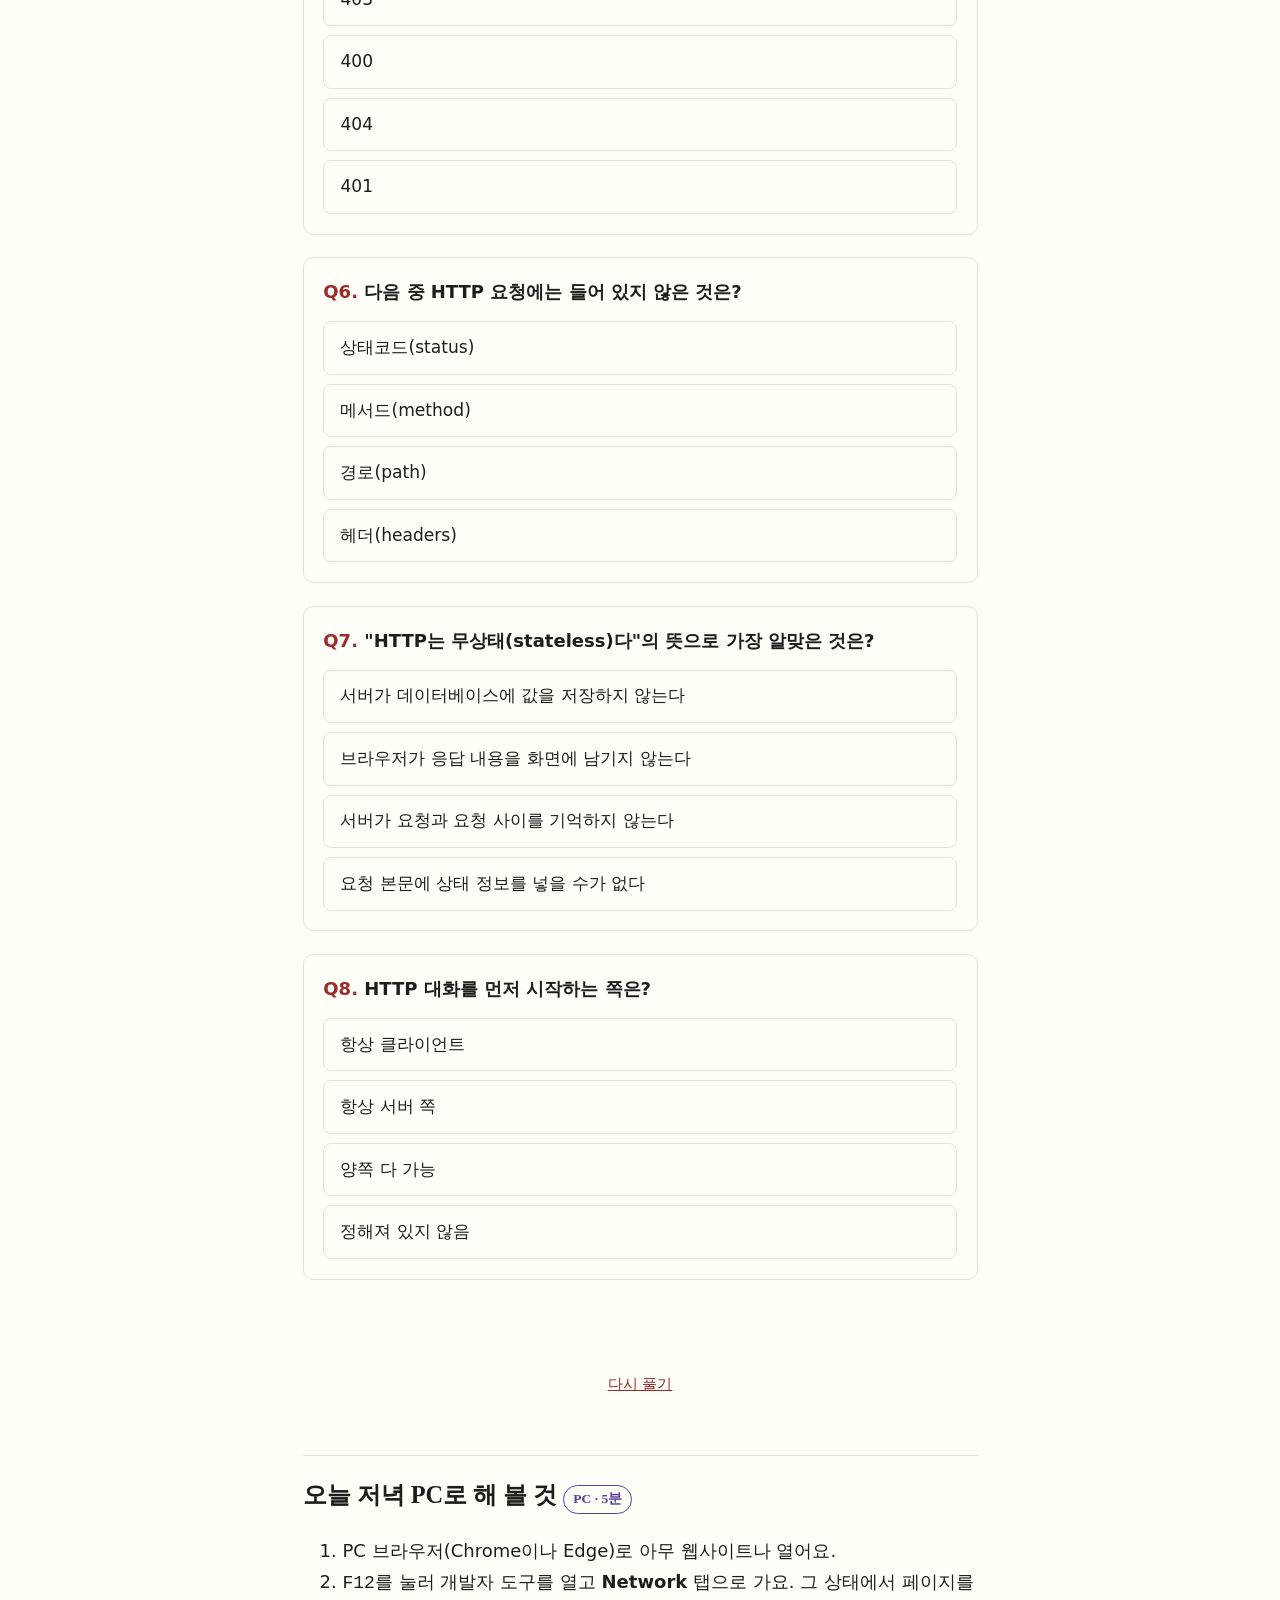
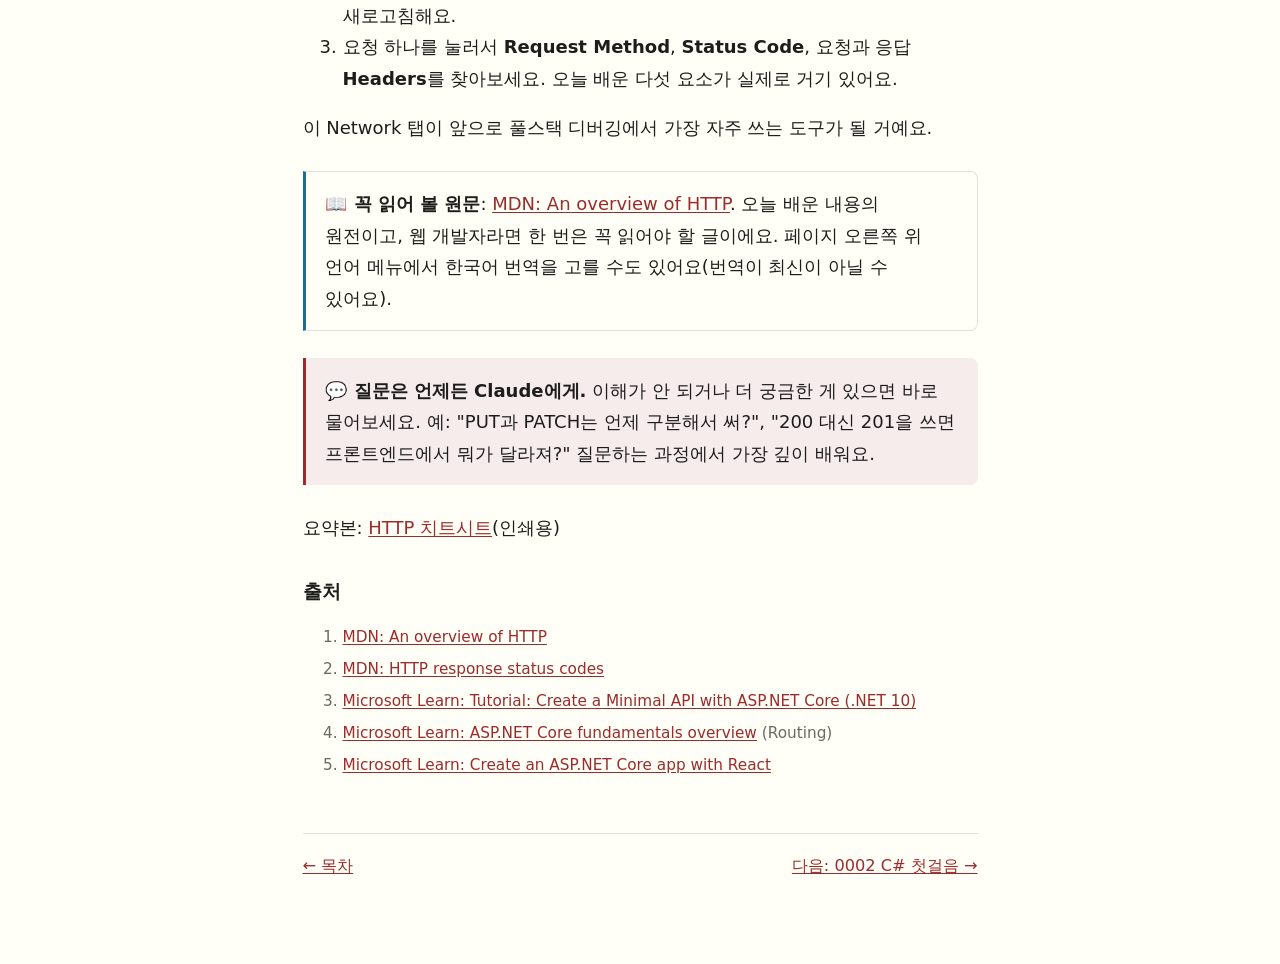
==== commit f232f755: "Add lesson 0002 (C# first steps) and TS-to-C# cheatsheet Co-Authored-By: Claude Opus 5.5 <noreply@an" ====
--- a/lessons/0001-http-big-picture.html
+++ b/lessons/0001-http-big-picture.html
@@ -248,7 +248,7 @@
 
 <nav class="lesson-nav">
   <a href="../index.html">← 목차</a>
-  <span>다음: 0002 (준비 중) →</span>
+  <a href="0002-csharp-first-steps.html">다음: 0002 C# 첫걸음 →</a>
 </nav>
 
 </main>
--- a/assets/style.css
+++ b/assets/style.css
@@ -116,6 +116,20 @@
 .callout > :last-child { margin-bottom: 0; }
 .callout.source { border-left-color: var(--frontend); background: transparent; border: 1px solid var(--rule); border-left: 3px solid var(--frontend); }
 
+/* 설계 관점 / 실무 팁 상자: 모든 수업에서 쓴다 */
+.callout.design { border-left-color: var(--backend); background: transparent; border: 1px solid var(--rule); border-left: 3px solid var(--backend); }
+.callout.design::before { content: "🧭 설계 관점"; display: block; font-weight: 700; color: var(--backend); margin-bottom: .4rem; }
+.callout.tip { border-left-color: var(--ok); background: var(--ok-soft); }
+.callout.tip::before { content: "💡 실무 팁"; display: block; font-weight: 700; color: var(--ok); margin-bottom: .4rem; }
+
+/* 나란히 비교 (예: TypeScript ↔ C#). 좁은 화면에서는 위아래로 쌓인다 */
+.compare { display: grid; grid-template-columns: 1fr; gap: .75rem; margin: 1rem 0; }
+@media (min-width: 720px) {
+  .compare { grid-template-columns: 1fr 1fr; }
+  main.wide { max-width: 52rem; }
+}
+.compare pre { margin: 0; height: 100%; }
+
 /* 각주식 인용 */
 .cite { font-size: .75em; vertical-align: super; text-decoration: none; margin-left: 1px; }
 .sources { font-size: .85rem; color: var(--muted); }
